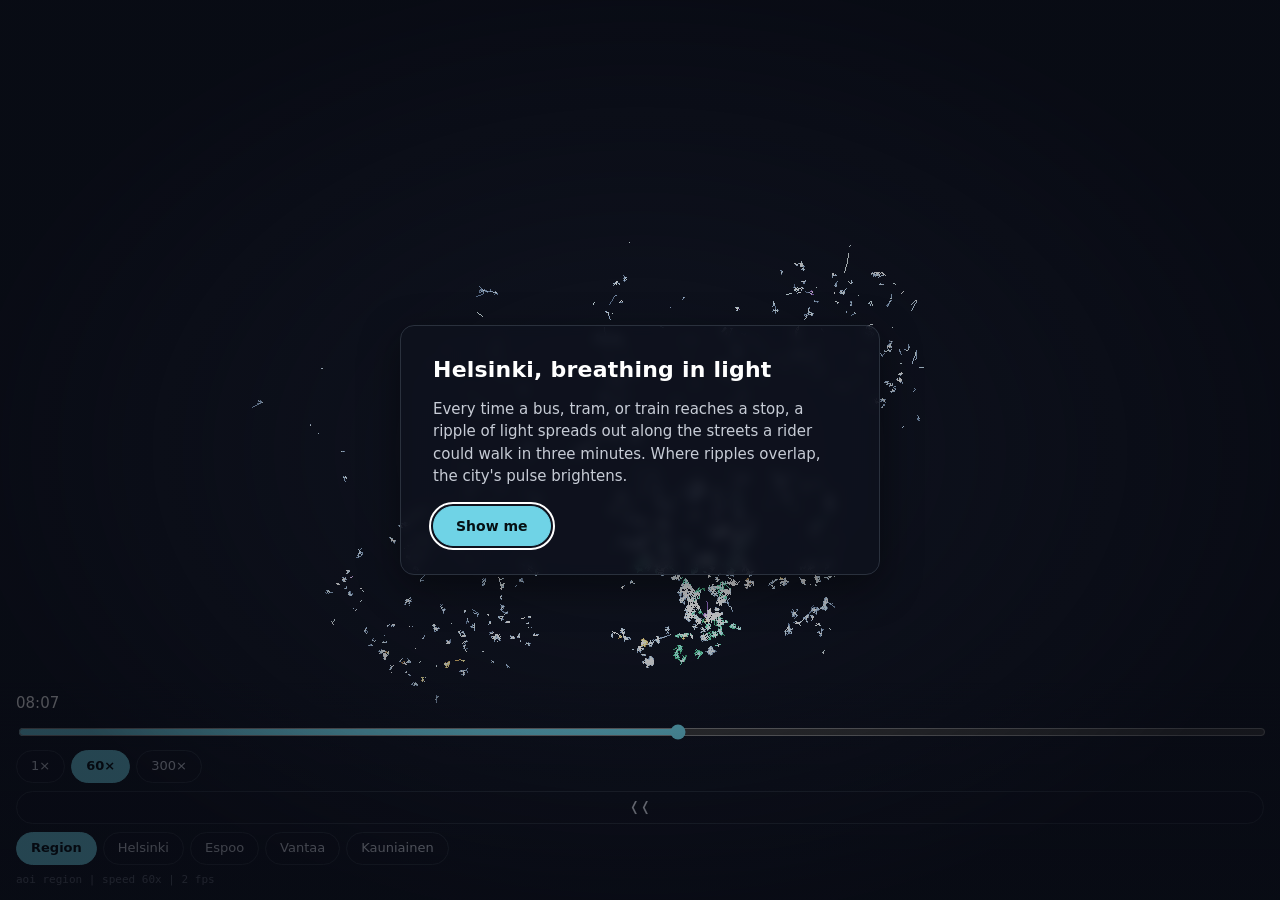
==== index.html @ 7d92d331 "Ship helsinki-ripples: droplet-ripple isochrone field (WebGL2 decay-accumulate)" ====
<!doctype html><html lang="en"><head><meta charset="utf-8">
<meta name="viewport" content="width=device-width, initial-scale=1">
<title>Helsinki, breathing in light</title><link rel="stylesheet" href="app.css"></head>
<body>
<canvas id="map"></canvas>

<div id="intro" role="dialog" aria-modal="true" aria-labelledby="intro-title">
  <div id="intro-card">
    <h1 id="intro-title">Helsinki, breathing in light</h1>
    <p>Every time a bus, tram, or train reaches a stop, a ripple of light spreads out
       along the streets a rider could walk in three minutes. Where ripples overlap,
       the city's pulse brightens.</p>
    <button id="intro-begin" type="button">Show me</button>
  </div>
</div>

<div id="stepper" hidden>
  <div id="stepper-card">
    <div id="stepper-counter" aria-live="polite">Step <span id="step-num">1</span> / 3</div>
    <p id="step-caption" aria-live="polite" aria-atomic="true"></p>
    <div id="stepper-actions">
      <button id="step-next" type="button">Next</button>
      <button id="step-explore" type="button" hidden>Explore</button>
    </div>
  </div>
</div>

<div id="chrome" hidden>
  <div id="clock">–</div>
  <input id="scrubber" type="range" min="0" max="1" step="0.0001" value="0">
  <div id="speed-presets"><button data-speed="1">1×</button><button data-speed="60" class="active">60×</button><button data-speed="300">300×</button></div>
  <button id="play-pause" aria-pressed="false">❬❬</button>
  <div id="aoi-picker"><button data-aoi="region" class="active">Region</button><button data-aoi="Helsinki">Helsinki</button><button data-aoi="Espoo">Espoo</button><button data-aoi="Vantaa">Vantaa</button><button data-aoi="Kauniainen">Kauniainen</button></div>
  <div id="status"></div>
</div>
<script type="module" src="app.js"></script>
</body></html>
---- app.css ----
* { box-sizing: border-box; }
html, body { margin: 0; height: 100%; overflow: hidden; }
body { font: 15px/1.45 system-ui, sans-serif; color: #e8e8ec; background: #101420; }

#map { position: fixed; inset: 0; width: 100%; height: 100%; display: block; background: #101420; }

/* ---------- bottom control bar ---------- */
#chrome { position: fixed; left: 0; right: 0; bottom: 0; z-index: 6; padding: 10px 16px 14px;
  background: linear-gradient(#10142000, #101420dd 30%, #101420 100%);
  display: flex; flex-direction: column; gap: 8px; }

#aoi-picker { display: flex; gap: 6px; flex-wrap: wrap; }
#aoi-picker button, #speed-presets button, #play-pause {
  padding: 6px 14px; border: 1px solid #2a313d; background: rgba(16,20,32,.82); color: #c7ccd6;
  border-radius: 999px; cursor: pointer; font: inherit; font-size: 13px; transition: all .15s;
}
#aoi-picker button.active, #speed-presets button.active {
  background: #6fd3e6; color: #061014; border-color: #6fd3e6; font-weight: 600;
}

#speed-presets { display: flex; gap: 6px; }
#play-pause { min-width: 40px; text-align: center; }
#clock { font-variant-numeric: tabular-nums; font-size: 15px; color: #fff; }

#scrubber { width: 100%; accent-color: #6fd3e6; }

#status { font: 11px monospace; color: #5b6270; }

/* ---------- intro overlay + click-stepper ----------
   Bremer/Visual Cinnamon pattern: quiet, semi-transparent dark panels,
   generous whitespace, one idea per screen, click-to-advance only. */
#intro, #stepper {
  position: fixed; inset: 0; z-index: 10; display: flex; align-items: center;
  justify-content: center; padding: 24px;
  background: radial-gradient(ellipse at center, #10142000 0%, #060810b3 75%);
}
/* The [hidden] UA-stylesheet rule (display:none, specificity 0,0,1,0 via
   attribute selector) loses to the ID selector above (specificity 0,1,0,0),
   so setting the `hidden` IDL property alone never visually hides these
   overlays. Force it explicitly, higher-specificity than the base rule. */
#intro[hidden], #stepper[hidden] { display: none !important; }
#stepper { align-items: flex-end; justify-content: center; padding-bottom: 96px; background: none; pointer-events: none; }
#intro-card, #stepper-card {
  background: rgba(14, 18, 30, 0.86); border: 1px solid #2a313d; border-radius: 14px;
  padding: 28px 32px; max-width: 480px; width: 100%;
  box-shadow: 0 12px 40px rgba(0,0,0,.45);
  backdrop-filter: blur(6px);
}
#stepper-card { pointer-events: auto; max-width: 420px; text-align: center; }
#intro-title { margin: 0 0 12px; font-size: 22px; font-weight: 600; color: #fff; letter-spacing: .01em; }
#intro-card p, #step-caption { margin: 0 0 18px; color: #c7ccd6; font-size: 15px; line-height: 1.5; }
#step-caption { margin-bottom: 16px; min-height: 3em; }

#intro-begin, #step-next, #step-explore {
  padding: 9px 22px; border: 1px solid #6fd3e6; background: #6fd3e6; color: #061014;
  border-radius: 999px; cursor: pointer; font: inherit; font-size: 14px; font-weight: 600;
  transition: all .15s;
}
#intro-begin:hover, #step-next:hover, #step-explore:hover { background: #8fe0f0; }
#intro-begin:focus-visible, #step-next:focus-visible, #step-explore:focus-visible,
#play-pause:focus-visible, #aoi-picker button:focus-visible, #speed-presets button:focus-visible {
  outline: 2px solid #fff; outline-offset: 2px;
}

#stepper-counter { font: 12px/1 monospace; letter-spacing: .08em; text-transform: uppercase;
  color: #6fd3e6; margin-bottom: 10px; }
#stepper-actions { display: flex; gap: 10px; justify-content: center; }
#step-explore { background: transparent; color: #6fd3e6; }
#step-explore:hover { background: rgba(111,211,230,.12); }

/* ---------- MOBILE ---------- */
@media (max-width: 640px) {
  #chrome { padding: 8px 10px 12px; }
  #aoi-picker { justify-content: center; }
  #aoi-picker button, #speed-presets button, #play-pause { padding: 5px 10px; font-size: 12px; }
  #clock { text-align: center; }
  #intro-card, #stepper-card { padding: 20px 20px; }
  #intro-title { font-size: 19px; }
  #stepper { padding-bottom: 140px; }
}
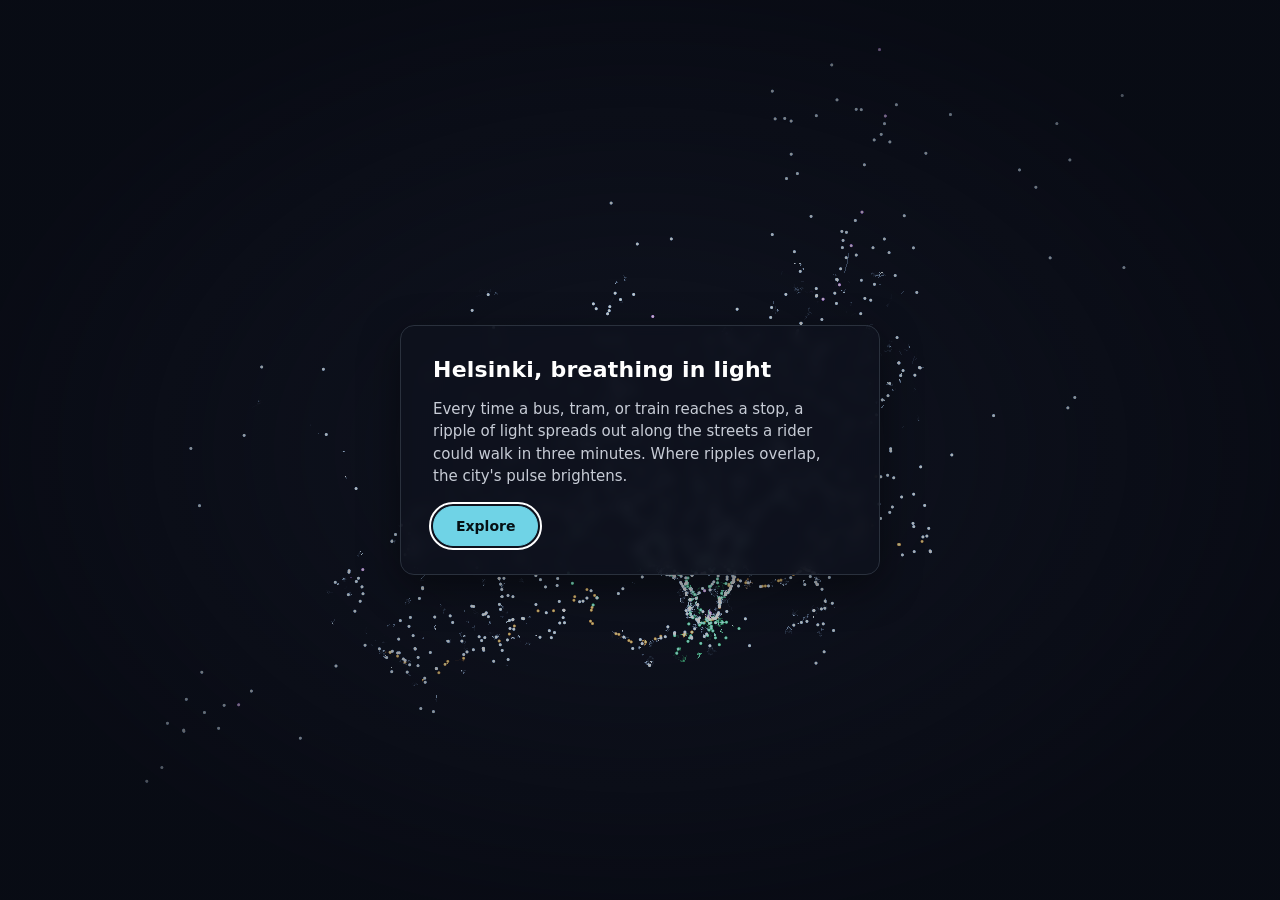
==== commit 2f4d77a7: "v2.1 watchable at every speed — real-time ripple life, transport controls, remembered intro, distric" ====
--- a/index.html
+++ b/index.html
@@ -3,6 +3,7 @@
 <title>Helsinki, breathing in light</title><link rel="stylesheet" href="app.css"></head>
 <body>
 <canvas id="map"></canvas>
+<canvas id="overlay"></canvas>
 
 <div id="intro" role="dialog" aria-modal="true" aria-labelledby="intro-title">
   <div id="intro-card">
@@ -10,7 +11,7 @@
     <p>Every time a bus, tram, or train reaches a stop, a ripple of light spreads out
        along the streets a rider could walk in three minutes. Where ripples overlap,
        the city's pulse brightens.</p>
-    <button id="intro-begin" type="button">Show me</button>
+    <button id="intro-begin" type="button">Explore</button>
   </div>
 </div>
 
@@ -29,9 +30,15 @@
   <div id="clock">–</div>
   <input id="scrubber" type="range" min="0" max="1" step="0.0001" value="0">
   <div id="speed-presets"><button data-speed="1">1×</button><button data-speed="60" class="active">60×</button><button data-speed="300">300×</button></div>
-  <button id="play-pause" aria-pressed="false">❬❬</button>
+  <div id="transport">
+    <button id="skip-back" type="button" title="Back 15 min" aria-label="Back 15 minutes">−15m</button>
+    <button id="play-pause" aria-pressed="false" title="Pause (Space)" aria-label="Pause">⏸</button>
+    <button id="skip-fwd" type="button" title="Forward 15 min" aria-label="Forward 15 minutes">+15m</button>
+  </div>
   <div id="aoi-picker"><button data-aoi="region" class="active">Region</button><button data-aoi="Helsinki">Helsinki</button><button data-aoi="Espoo">Espoo</button><button data-aoi="Vantaa">Vantaa</button><button data-aoi="Kauniainen">Kauniainen</button></div>
+  <div id="district-picker" hidden></div>
   <div id="status"></div>
+  <button id="help-btn" type="button" title="How to read this" aria-label="How to read this">?</button>
 </div>
 <script type="module" src="app.js"></script>
 </body></html>
--- a/app.css
+++ b/app.css
@@ -3,28 +3,50 @@
 body { font: 15px/1.45 system-ui, sans-serif; color: #e8e8ec; background: #101420; }
 
 #map { position: fixed; inset: 0; width: 100%; height: 100%; display: block; background: #101420; }
+/* #overlay draws the static district-boundary outline (Task 6) in a plain 2D
+   canvas above #map, never intercepting input — mirrors #map's positioning
+   exactly (same stacking context) minus the background (transparent so #map
+   shows through). */
+#overlay { position: fixed; inset: 0; width: 100%; height: 100%; display: block; pointer-events: none; }
 
 /* ---------- bottom control bar ---------- */
 #chrome { position: fixed; left: 0; right: 0; bottom: 0; z-index: 6; padding: 10px 16px 14px;
   background: linear-gradient(#10142000, #101420dd 30%, #101420 100%);
   display: flex; flex-direction: column; gap: 8px; }
 
-#aoi-picker { display: flex; gap: 6px; flex-wrap: wrap; }
-#aoi-picker button, #speed-presets button, #play-pause {
+#aoi-picker, #district-picker { display: flex; gap: 6px; flex-wrap: wrap; }
+#aoi-picker button, #district-picker button, #speed-presets button, #play-pause, #transport button {
   padding: 6px 14px; border: 1px solid #2a313d; background: rgba(16,20,32,.82); color: #c7ccd6;
   border-radius: 999px; cursor: pointer; font: inherit; font-size: 13px; transition: all .15s;
 }
-#aoi-picker button.active, #speed-presets button.active {
+#aoi-picker button.active, #district-picker button.active, #speed-presets button.active {
   background: #6fd3e6; color: #061014; border-color: #6fd3e6; font-weight: 600;
 }
+/* District row reads as a secondary tier under the AOI row: slightly smaller
+   chips, dimmer border, no wrap-gap surprise on narrow screens. */
+#district-picker button { padding: 5px 12px; font-size: 12px; }
+#district-picker[hidden] { display: none; }
 
 #speed-presets { display: flex; gap: 6px; }
+#transport { display: inline-flex; gap: 6px; align-items: center; }
 #play-pause { min-width: 40px; text-align: center; }
 #clock { font-variant-numeric: tabular-nums; font-size: 15px; color: #fff; }
 
 #scrubber { width: 100%; accent-color: #6fd3e6; }
 
 #status { font: 11px monospace; color: #5b6270; }
+
+/* Quiet, always-visible re-entry into the guided tour (Task 4 v2.1): a
+   small circular chip, easy to ignore, easy to find. */
+#help-btn {
+  position: fixed; right: 14px; bottom: 14px; z-index: 7;
+  width: 28px; height: 28px; padding: 0; border-radius: 50%;
+  border: 1px solid #2a313d; background: rgba(16,20,32,.7); color: #c7ccd6;
+  font: 13px/1 system-ui, sans-serif; font-weight: 600; cursor: pointer;
+  opacity: .55; transition: opacity .15s, background .15s;
+}
+#help-btn:hover, #help-btn:focus-visible { opacity: 1; background: rgba(16,20,32,.92); }
+#help-btn:focus-visible { outline: 2px solid #fff; outline-offset: 2px; }
 
 /* ---------- intro overlay + click-stepper ----------
    Bremer/Visual Cinnamon pattern: quiet, semi-transparent dark panels,
@@ -38,7 +60,7 @@
    attribute selector) loses to the ID selector above (specificity 0,1,0,0),
    so setting the `hidden` IDL property alone never visually hides these
    overlays. Force it explicitly, higher-specificity than the base rule. */
-#intro[hidden], #stepper[hidden] { display: none !important; }
+#intro[hidden], #stepper[hidden], #chrome[hidden] { display: none !important; }
 #stepper { align-items: flex-end; justify-content: center; padding-bottom: 96px; background: none; pointer-events: none; }
 #intro-card, #stepper-card {
   background: rgba(14, 18, 30, 0.86); border: 1px solid #2a313d; border-radius: 14px;
@@ -58,7 +80,8 @@
 }
 #intro-begin:hover, #step-next:hover, #step-explore:hover { background: #8fe0f0; }
 #intro-begin:focus-visible, #step-next:focus-visible, #step-explore:focus-visible,
-#play-pause:focus-visible, #aoi-picker button:focus-visible, #speed-presets button:focus-visible {
+#play-pause:focus-visible, #aoi-picker button:focus-visible, #district-picker button:focus-visible,
+#speed-presets button:focus-visible, #transport button:focus-visible {
   outline: 2px solid #fff; outline-offset: 2px;
 }
 
@@ -71,8 +94,9 @@
 /* ---------- MOBILE ---------- */
 @media (max-width: 640px) {
   #chrome { padding: 8px 10px 12px; }
-  #aoi-picker { justify-content: center; }
-  #aoi-picker button, #speed-presets button, #play-pause { padding: 5px 10px; font-size: 12px; }
+  #aoi-picker, #district-picker { justify-content: center; }
+  #aoi-picker button, #speed-presets button, #play-pause, #transport button { padding: 5px 10px; font-size: 12px; }
+  #district-picker button { padding: 4px 9px; font-size: 11px; }
   #clock { text-align: center; }
   #intro-card, #stepper-card { padding: 20px 20px; }
   #intro-title { font-size: 19px; }
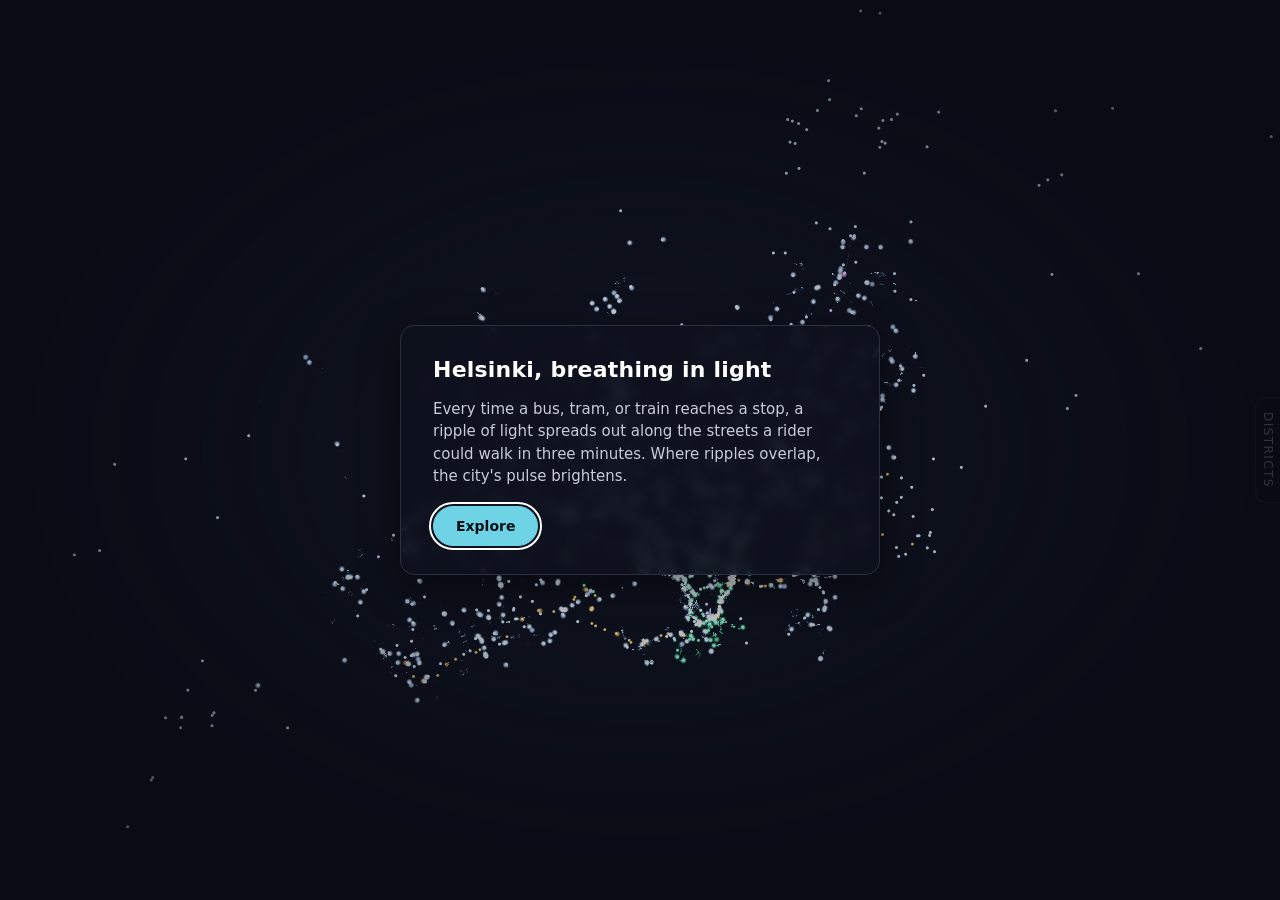
==== commit 07755dfc: "v2.2 hold the city — free camera, two-level district panel, 1x liveliness" ====
--- a/index.html
+++ b/index.html
@@ -4,6 +4,7 @@
 <body>
 <canvas id="map"></canvas>
 <canvas id="overlay"></canvas>
+<div id="district-panel" hidden></div>
 
 <div id="intro" role="dialog" aria-modal="true" aria-labelledby="intro-title">
   <div id="intro-card">
@@ -28,6 +29,7 @@
 
 <div id="chrome" hidden>
   <div id="clock">–</div>
+  <div id="whisper" aria-live="polite"></div>
   <input id="scrubber" type="range" min="0" max="1" step="0.0001" value="0">
   <div id="speed-presets"><button data-speed="1">1×</button><button data-speed="60" class="active">60×</button><button data-speed="300">300×</button></div>
   <div id="transport">
@@ -36,7 +38,6 @@
     <button id="skip-fwd" type="button" title="Forward 15 min" aria-label="Forward 15 minutes">+15m</button>
   </div>
   <div id="aoi-picker"><button data-aoi="region" class="active">Region</button><button data-aoi="Helsinki">Helsinki</button><button data-aoi="Espoo">Espoo</button><button data-aoi="Vantaa">Vantaa</button><button data-aoi="Kauniainen">Kauniainen</button></div>
-  <div id="district-picker" hidden></div>
   <div id="status"></div>
   <button id="help-btn" type="button" title="How to read this" aria-label="How to read this">?</button>
 </div>
--- a/app.css
+++ b/app.css
@@ -14,23 +14,20 @@
   background: linear-gradient(#10142000, #101420dd 30%, #101420 100%);
   display: flex; flex-direction: column; gap: 8px; }
 
-#aoi-picker, #district-picker { display: flex; gap: 6px; flex-wrap: wrap; }
-#aoi-picker button, #district-picker button, #speed-presets button, #play-pause, #transport button {
+#aoi-picker { display: flex; gap: 6px; flex-wrap: wrap; }
+#aoi-picker button, #speed-presets button, #play-pause, #transport button {
   padding: 6px 14px; border: 1px solid #2a313d; background: rgba(16,20,32,.82); color: #c7ccd6;
   border-radius: 999px; cursor: pointer; font: inherit; font-size: 13px; transition: all .15s;
 }
-#aoi-picker button.active, #district-picker button.active, #speed-presets button.active {
+#aoi-picker button.active, #speed-presets button.active {
   background: #6fd3e6; color: #061014; border-color: #6fd3e6; font-weight: 600;
 }
-/* District row reads as a secondary tier under the AOI row: slightly smaller
-   chips, dimmer border, no wrap-gap surprise on narrow screens. */
-#district-picker button { padding: 5px 12px; font-size: 12px; }
-#district-picker[hidden] { display: none; }
-
 #speed-presets { display: flex; gap: 6px; }
 #transport { display: inline-flex; gap: 6px; align-items: center; }
 #play-pause { min-width: 40px; text-align: center; }
 #clock { font-variant-numeric: tabular-nums; font-size: 15px; color: #fff; }
+/* 1x whisper: a quiet "next ripple · 12s" line under the clock (spec §4) */
+#whisper { font-size: 12px; color: #7d8494; min-height: 1.2em; font-variant-numeric: tabular-nums; }
 
 #scrubber { width: 100%; accent-color: #6fd3e6; }
 
@@ -80,7 +77,7 @@
 }
 #intro-begin:hover, #step-next:hover, #step-explore:hover { background: #8fe0f0; }
 #intro-begin:focus-visible, #step-next:focus-visible, #step-explore:focus-visible,
-#play-pause:focus-visible, #aoi-picker button:focus-visible, #district-picker button:focus-visible,
+#play-pause:focus-visible, #aoi-picker button:focus-visible,
 #speed-presets button:focus-visible, #transport button:focus-visible {
   outline: 2px solid #fff; outline-offset: 2px;
 }
@@ -91,12 +88,46 @@
 #step-explore { background: transparent; color: #6fd3e6; }
 #step-explore:hover { background: rgba(111,211,230,.12); }
 
+/* ---------- v2.2 right-side district panel ---------- */
+#district-panel { position: fixed; top: 0; right: 0; bottom: 0; z-index: 6;
+  display: flex; align-items: center; pointer-events: none; }
+#district-panel[hidden] { display: none !important; }
+#dp-tab { pointer-events: auto; writing-mode: vertical-rl; padding: 14px 6px;
+  border: 1px solid #2a313d; border-right: none; border-radius: 10px 0 0 10px;
+  background: rgba(16,20,32,.82); color: #c7ccd6; cursor: pointer;
+  font: 12px/1 system-ui, sans-serif; letter-spacing: .12em; text-transform: uppercase;
+  opacity: .6; transition: opacity .15s; }
+#dp-tab:hover, #district-panel.open #dp-tab { opacity: 1; }
+#dp-body { pointer-events: auto; width: 260px; max-height: 78vh; overflow-y: auto;
+  background: rgba(14,18,30,.9); border: 1px solid #2a313d; border-right: none;
+  border-radius: 12px 0 0 12px; padding: 10px 8px; backdrop-filter: blur(6px); }
+#dp-body[hidden] { display: none; }
+.dp-city { font: 11px/1 monospace; letter-spacing: .1em; text-transform: uppercase;
+  color: #6fd3e6; margin: 10px 6px 4px; }
+.dp-city:first-child { margin-top: 2px; }
+#dp-list button { display: block; width: 100%; text-align: left; padding: 5px 10px;
+  border: none; border-radius: 7px; background: transparent; color: #c7ccd6;
+  cursor: pointer; font: inherit; font-size: 13px; }
+#dp-list button.dp-child { padding-left: 24px; font-size: 12px; color: #9aa1ad; }
+#dp-list button:hover { background: rgba(111,211,230,.10); color: #fff; }
+#dp-list button.active { background: rgba(111,211,230,.18); color: #6fd3e6; }
+#dp-list button:focus-visible { outline: 2px solid #fff; outline-offset: -2px; }
+
+@media (max-width: 640px) {
+  /* bottom sheet: tab sits above the chrome bar; body slides up full-width */
+  #district-panel { top: auto; right: 0; left: 0; bottom: 0; align-items: flex-end;
+    flex-direction: column; z-index: 8; }
+  #dp-tab { writing-mode: horizontal-tb; align-self: flex-end;
+    margin: 0 14px 148px 0; border-right: 1px solid #2a313d; border-radius: 10px; }
+  #dp-body { width: 100%; max-height: 46vh; border-radius: 12px 12px 0 0;
+    border-right: 1px solid #2a313d; }
+}
+
 /* ---------- MOBILE ---------- */
 @media (max-width: 640px) {
   #chrome { padding: 8px 10px 12px; }
-  #aoi-picker, #district-picker { justify-content: center; }
+  #aoi-picker { justify-content: center; }
   #aoi-picker button, #speed-presets button, #play-pause, #transport button { padding: 5px 10px; font-size: 12px; }
-  #district-picker button { padding: 4px 9px; font-size: 11px; }
   #clock { text-align: center; }
   #intro-card, #stepper-card { padding: 20px 20px; }
   #intro-title { font-size: 19px; }
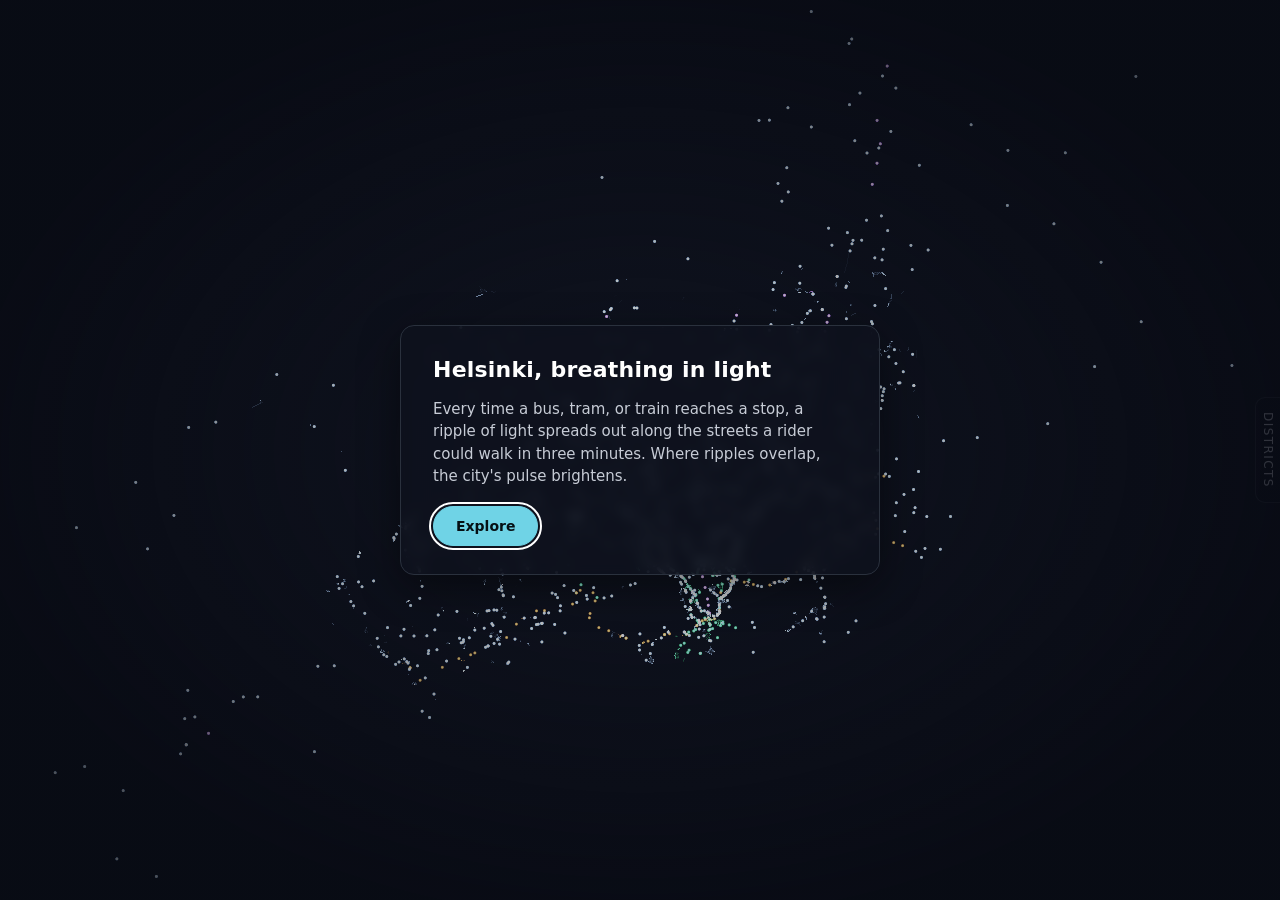
==== commit 54986b9f: "30x speed preset + whisper cap + aria quiet (v2.2.x)" ====
--- a/index.html
+++ b/index.html
@@ -29,9 +29,9 @@
 
 <div id="chrome" hidden>
   <div id="clock">–</div>
-  <div id="whisper" aria-live="polite"></div>
+  <div id="whisper"></div>
   <input id="scrubber" type="range" min="0" max="1" step="0.0001" value="0">
-  <div id="speed-presets"><button data-speed="1">1×</button><button data-speed="60" class="active">60×</button><button data-speed="300">300×</button></div>
+  <div id="speed-presets"><button data-speed="1">1×</button><button data-speed="30">30×</button><button data-speed="60" class="active">60×</button><button data-speed="300">300×</button></div>
   <div id="transport">
     <button id="skip-back" type="button" title="Back 15 min" aria-label="Back 15 minutes">−15m</button>
     <button id="play-pause" aria-pressed="false" title="Pause (Space)" aria-label="Pause">⏸</button>
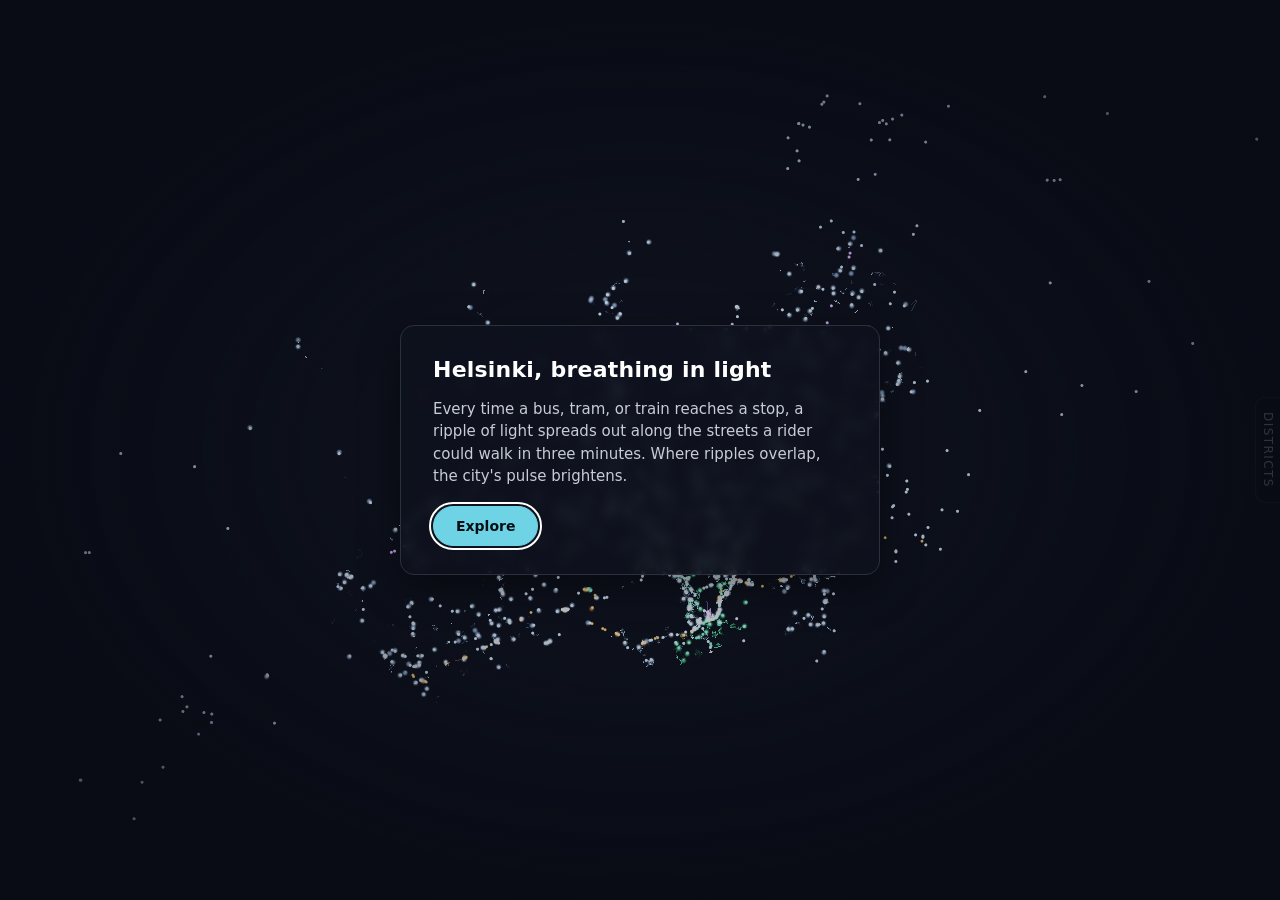
==== commit 1e698eff: "v2.3: long-exposure poster plates — 5 A2 plates + gallery" ====
--- a/index.html
+++ b/index.html
@@ -40,6 +40,7 @@
   <div id="aoi-picker"><button data-aoi="region" class="active">Region</button><button data-aoi="Helsinki">Helsinki</button><button data-aoi="Espoo">Espoo</button><button data-aoi="Vantaa">Vantaa</button><button data-aoi="Kauniainen">Kauniainen</button></div>
   <div id="status"></div>
   <button id="help-btn" type="button" title="How to read this" aria-label="How to read this">?</button>
+  <a id="posters-link" href="posters.html" title="Poster plates" aria-label="Poster plates">⬒</a>
 </div>
 <script type="module" src="app.js"></script>
 </body></html>
--- a/app.css
+++ b/app.css
@@ -44,6 +44,18 @@
 }
 #help-btn:hover, #help-btn:focus-visible { opacity: 1; background: rgba(16,20,32,.92); }
 #help-btn:focus-visible { outline: 2px solid #fff; outline-offset: 2px; }
+
+/* Discreet re-entry into the static poster gallery (v2.3), same chip
+   language as #help-btn, parked just to its left. */
+#posters-link {
+  position: fixed; right: 50px; bottom: 14px; z-index: 7;
+  width: 28px; height: 28px; padding: 0; border-radius: 50%;
+  border: 1px solid #2a313d; background: rgba(16,20,32,.7); color: #c7ccd6;
+  font: 13px/26px system-ui, sans-serif; text-align: center; text-decoration: none;
+  cursor: pointer; opacity: .55; transition: opacity .15s, background .15s;
+}
+#posters-link:hover, #posters-link:focus-visible { opacity: 1; background: rgba(16,20,32,.92); }
+#posters-link:focus-visible { outline: 2px solid #fff; outline-offset: 2px; }
 
 /* ---------- intro overlay + click-stepper ----------
    Bremer/Visual Cinnamon pattern: quiet, semi-transparent dark panels,
